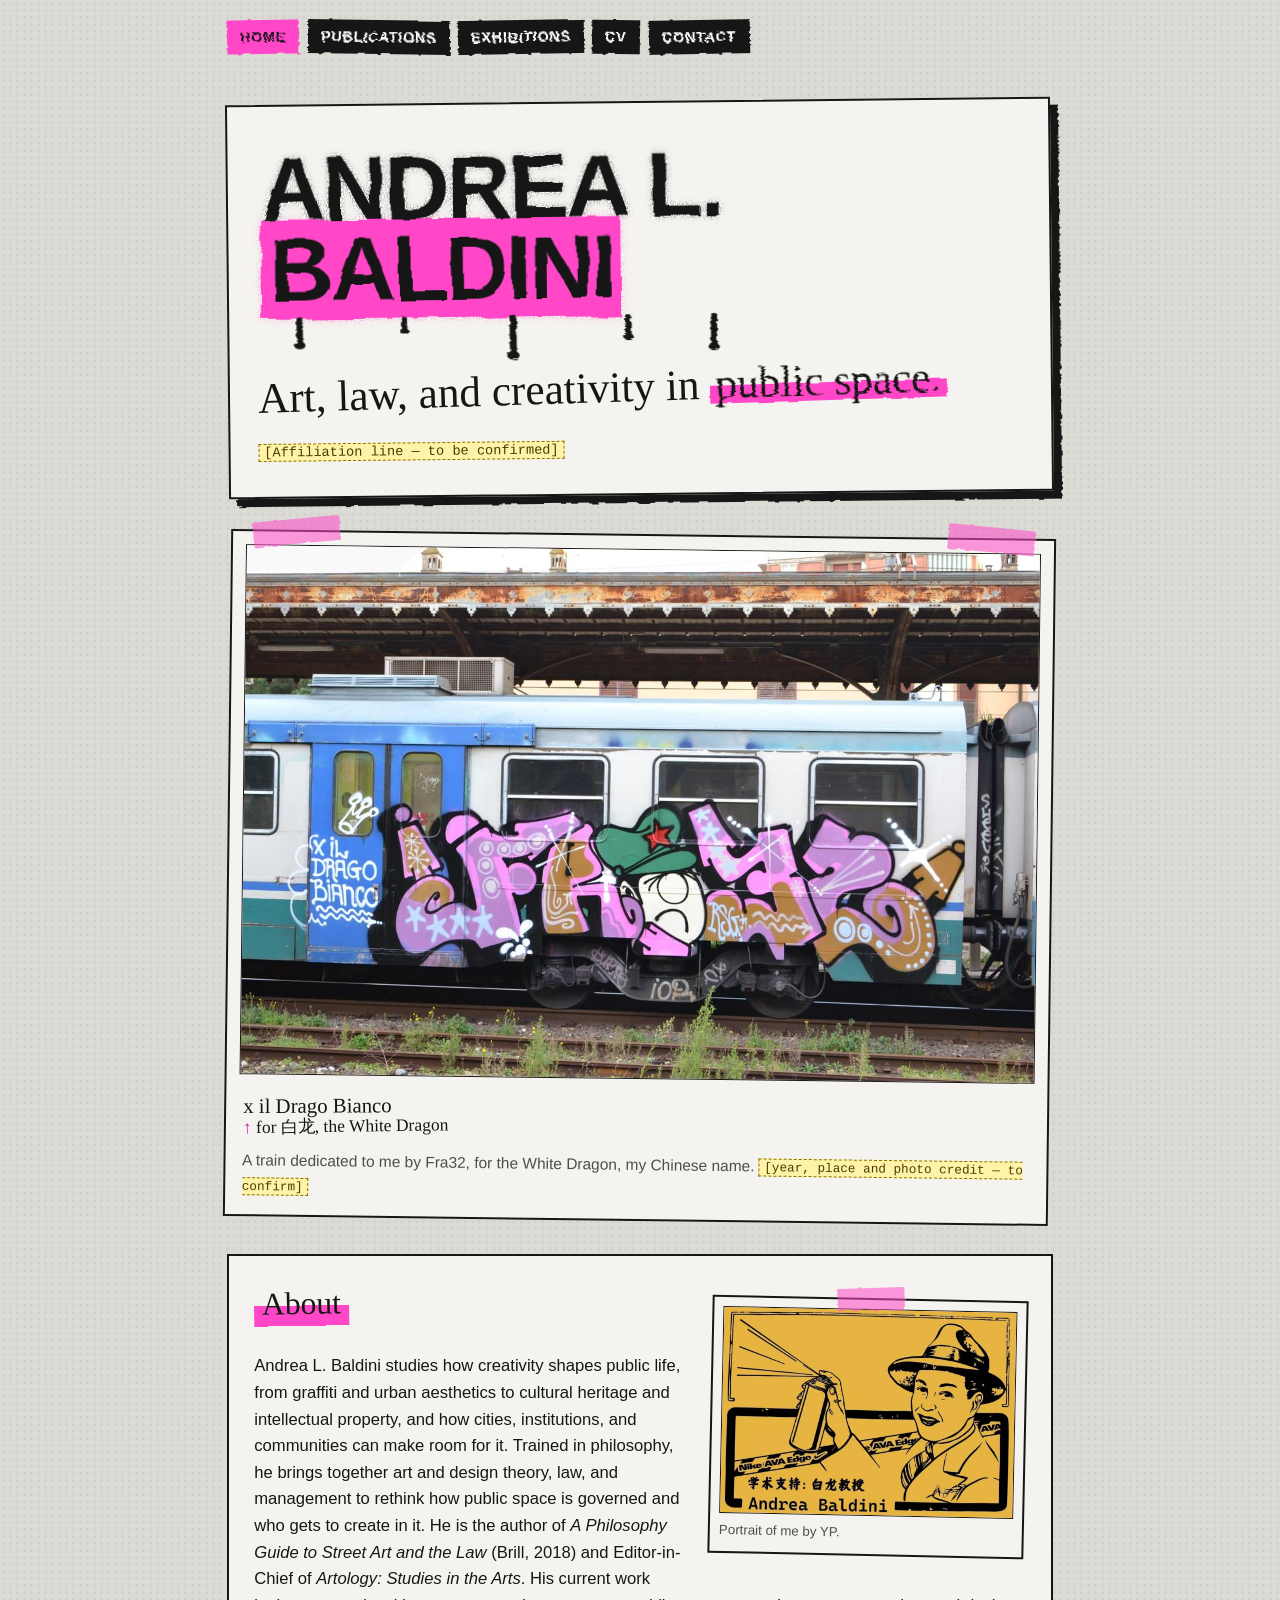
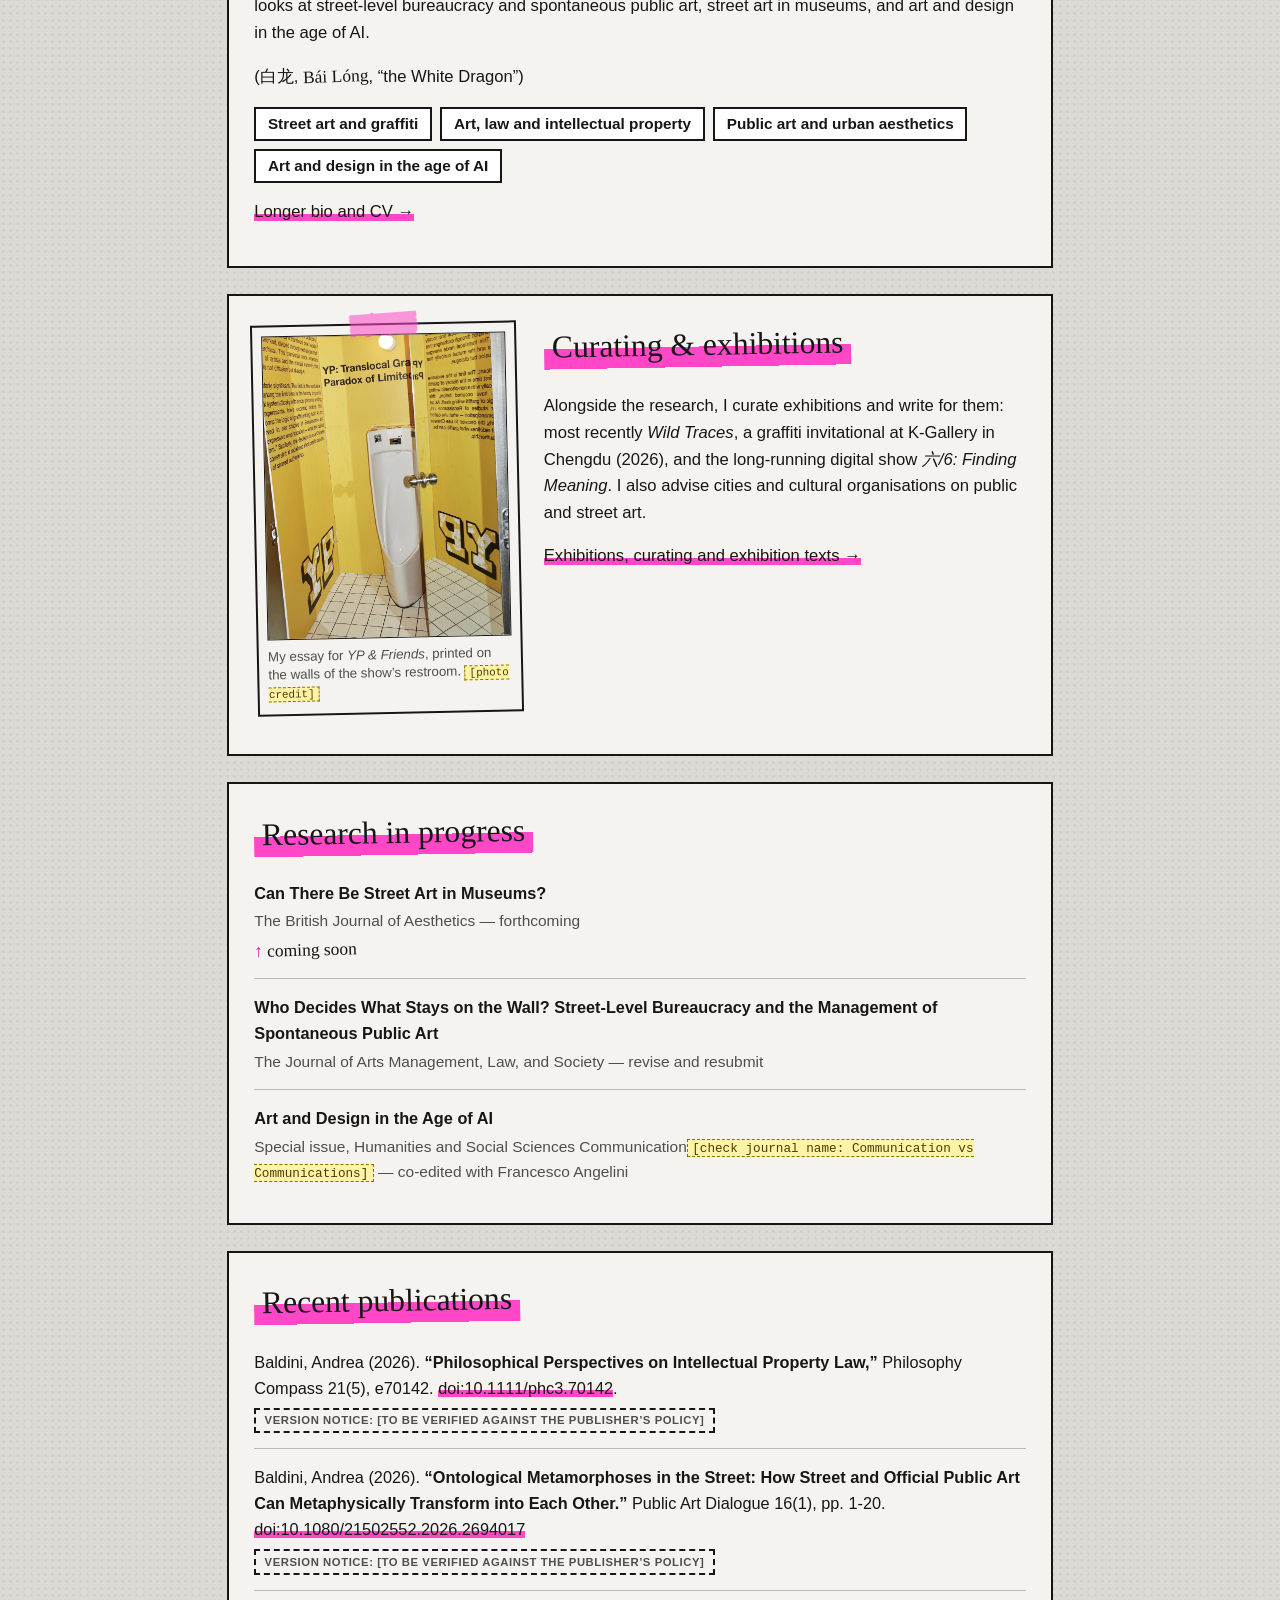
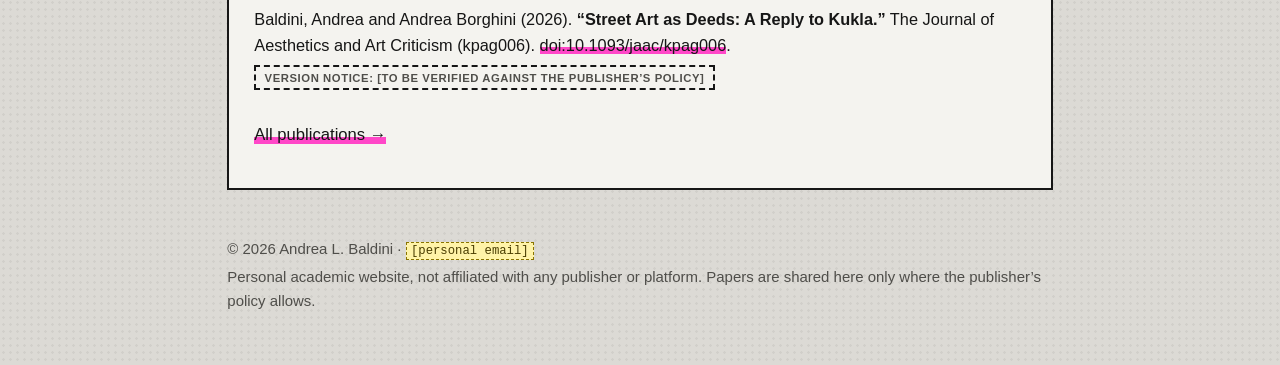
==== index.html @ 686498e3 "Add files via upload" ====
<!DOCTYPE html>
<html lang="en">
<head>
<meta charset="utf-8">
<meta name="viewport" content="width=device-width, initial-scale=1">
<title>Andrea L. Baldini · Art, law, and creativity in public space</title>
<meta name="description" content="Andrea L. Baldini. Art, law, and creativity in public space: aesthetics, street art and graffiti, intellectual property, public art, and art and design in the age of AI.">
<meta property="og:title" content="Andrea L. Baldini · Art, law, and creativity in public space">
<meta property="og:description" content="Andrea L. Baldini. Art, law, and creativity in public space: aesthetics, street art and graffiti, intellectual property, public art, and art and design in the age of AI.">
<link rel="icon" href="data:image/svg+xml,%3Csvg xmlns='http://www.w3.org/2000/svg' viewBox='0 0 32 32'%3E%3Ccircle cx='16' cy='16' r='13' fill='%23ff47c8' stroke='%23161616' stroke-width='3'/%3E%3C/svg%3E">
<link rel="stylesheet" href="assets/style.css">
</head>
<body>
<svg width="0" height="0" style="position:absolute" aria-hidden="true" focusable="false"><defs>
<filter id="spray" x="-6%" y="-20%" width="112%" height="150%" color-interpolation-filters="sRGB">
<feTurbulence type="fractalNoise" baseFrequency="0.03" numOctaves="2" seed="5" result="warp"/>
<feDisplacementMap in="SourceGraphic" in2="warp" scale="7" result="rough"/>
<feGaussianBlur in="rough" stdDeviation="3.5" result="halo"/>
<feTurbulence type="fractalNoise" baseFrequency="0.85" numOctaves="1" seed="11" result="grain"/>
<feColorMatrix in="grain" type="matrix" values="0 0 0 0 0 0 0 0 0 0 0 0 0 0 0 0 0 0 9 -4.5" result="speck"/>
<feComposite in="halo" in2="speck" operator="in" result="mist"/>
<feMerge><feMergeNode in="mist"/><feMergeNode in="rough"/></feMerge>
</filter>
<filter id="line" x="-5%" y="-300%" width="110%" height="700%"><feTurbulence type="fractalNoise" baseFrequency="0.06 0.4" numOctaves="2" seed="2" result="w"/><feDisplacementMap in="SourceGraphic" in2="w" scale="4"/></filter>
</defs></svg>
<a class="skip" href="#main">Skip to content</a>
<div class="wrap">
<header><nav aria-label="Main"><ul><li><a href="index.html" aria-current="page">Home</a></li><li><a href="publications.html">Publications</a></li><li><a href="exhibitions.html">Exhibitions</a></li><li><a href="cv.html">CV</a></li><li><a href="contact.html">Contact</a></li></ul></nav></header>
<main id="main">
<section class="poster">
<h1>Andrea L. <em>Baldini</em></h1>
<svg class="drips" viewBox="0 0 400 50" preserveAspectRatio="none" aria-hidden="true" focusable="false">
<path d="M34 0 V26" stroke-width="5"/><circle cx="34" cy="30" r="4.5"/>
<path d="M118 0 V12" stroke-width="4"/><circle cx="118" cy="15" r="3.5"/>
<path d="M205 0 V40" stroke-width="5.5"/><circle cx="205" cy="44" r="5"/>
<path d="M297 0 V20" stroke-width="4.5"/><circle cx="297" cy="23" r="4"/>
<path d="M366 0 V32" stroke-width="5"/><circle cx="366" cy="36" r="4.5"/></svg>
<p class="lede hand tagline">Art, law, and creativity in <span class="hl">public space.</span></p>
<p class="role"><span class="placeholder">[Affiliation line — to be confirmed]</span></p>
</section>

<figure class="photo">
<img src="assets/img/train.jpg" width="1200" height="800" alt="A regional train carriage painted with a large pink, ochre and black graffiti piece with a green cap bearing a red star; on the blue door, hand-lettered in white, the words “x il Drago Bianco”.">
<figcaption><span class="hand">x il Drago Bianco</span><span class="note">for 白龙, the White Dragon</span>A train dedicated to me by Fra32, for the White Dragon, my Chinese name. <span class="placeholder">[year, place and photo credit — to confirm]</span></figcaption>
</figure>

<section class="card" aria-labelledby="about">
<h2 id="about" class="hand">About</h2>
<figure class="portrait">
<img src="assets/img/portrait-yp.jpg" width="990" height="694" alt="Black-line illustration on yellow of a smiling man in a fedora and overcoat holding up a spray can, with the caption “学术支持：白龙教授 Andrea Baldini”.">
<figcaption>Portrait of me by YP.</figcaption>
</figure>
<p>Andrea L. Baldini studies how creativity shapes public life, from graffiti and urban aesthetics to cultural heritage and intellectual property, and how cities, institutions, and communities can make room for it. Trained in philosophy, he brings together art and design theory, law, and management to rethink how public space is governed and who gets to create in it. He is the author of <em>A Philosophy Guide to Street Art and the Law</em> (Brill, 2018) and Editor-in-Chief of <em>Artology: Studies in the Arts</em>. His current work looks at street-level bureaucracy and spontaneous public art, street art in museums, and art and design in the age of AI.</p>
<p>(白龙, <span class="hand dragon">Bái Lóng</span>, “the White Dragon”)</p>
<ul class="themes"><li>Street art and graffiti</li><li>Art, law and intellectual property</li><li>Public art and urban aesthetics</li><li>Art and design in the age of AI</li></ul>
<p><a href="cv.html">Longer bio and CV →</a></p>
</section>

<section class="card" aria-labelledby="exh">
<h2 id="exh" class="hand">Curating &amp; exhibitions</h2>
<figure class="portrait left">
<img src="assets/img/exhibition.jpg" width="900" height="1123" alt="A small restroom with bright yellow walls: the text of an essay is printed on the side walls, a large “YP” logo sits in the lower corners, and a white urinal stands in the middle.">
<figcaption>My essay for <em>YP &amp; Friends</em>, printed on the walls of the show’s restroom. <span class="placeholder">[photo credit]</span></figcaption>
</figure>
<p>Alongside the research, I curate exhibitions and write for them: most recently <em>Wild Traces</em>, a graffiti invitational at K-Gallery in Chengdu (2026), and the long-running digital show <em>六/6: Finding Meaning</em>. I also advise cities and cultural organisations on public and street art.</p>
<p><a href="exhibitions.html">Exhibitions, curating and exhibition texts →</a></p>
</section>

<section class="card" aria-labelledby="now">
<h2 id="now" class="hand">Research in progress</h2>
<ul class="pubs">
<li class="pub"><p class="cite"><span class="t">Can There Be Street Art in Museums?</span></p><p class="meta">The British Journal of Aesthetics — forthcoming</p><span class="note">coming soon</span></li>
<li class="pub"><p class="cite"><span class="t">Who Decides What Stays on the Wall? Street-Level Bureaucracy and the Management of Spontaneous Public Art</span></p><p class="meta">The Journal of Arts Management, Law, and Society — revise and resubmit</p></li>
<li class="pub"><p class="cite"><span class="t">Art and Design in the Age of AI</span></p><p class="meta">Special issue, Humanities and Social Sciences Communication<span class="placeholder">[check journal name: Communication vs Communications]</span> — co-edited with Francesco Angelini</p></li>
</ul>
</section>

<section class="card" aria-labelledby="recent">
<h2 id="recent" class="hand">Recent publications</h2>
<ul class="pubs"><li class="pub" id="articles-2"><p class="cite">Baldini, Andrea (2026). <span class="t">“Philosophical Perspectives on Intellectual Property Law,”</span> Philosophy Compass 21(5), e70142. <a href="https://doi.org/10.1111/phc3.70142">doi:10.1111/phc3.70142</a>.</p><p class="ver"><span class="badge pending">Version notice: [to be verified against the publisher’s policy]</span></p></li>
<li class="pub" id="articles-3"><p class="cite">Baldini, Andrea (2026). <span class="t">“Ontological Metamorphoses in the Street: How Street and Official Public Art Can Metaphysically Transform into Each Other.”</span> Public Art Dialogue 16(1), pp. 1-20. <a href="https://doi.org/10.1080/21502552.2026.2694017">doi:10.1080/21502552.2026.2694017</a></p><p class="ver"><span class="badge pending">Version notice: [to be verified against the publisher’s policy]</span></p></li>
<li class="pub" id="articles-4"><p class="cite">Baldini, Andrea and Andrea Borghini (2026). <span class="t">“Street Art as Deeds: A Reply to Kukla.”</span> The Journal of Aesthetics and Art Criticism (kpag006). <a href="https://doi.org/10.1093/jaac/kpag006">doi:10.1093/jaac/kpag006</a>.</p><p class="ver"><span class="badge pending">Version notice: [to be verified against the publisher’s policy]</span></p></li></ul>
<p><a href="publications.html">All publications →</a></p>
</section>
</main>
<footer>
<p>© 2026 Andrea L. Baldini · <span class="placeholder">[personal email]</span></p>
<p>Personal academic website, not affiliated with any publisher or platform. Papers are shared here only where the publisher’s policy allows.</p>
</footer>
</div>
</body>
</html>
---- assets/style.css ----
/* Andrea L. Baldini — personal site. Plain CSS, no dependencies.
   Handwritten face: Permanent Marker (SIL Open Font License) – see assets/fonts/README.txt */
@font-face{font-family:"Permanent Marker";src:url("fonts/PermanentMarker-Regular.woff2") format("woff2"),url("fonts/PermanentMarker-Regular.ttf") format("truetype");font-display:swap}
:root{--wall:#dcdad5;--ink:#161616;--muted:#4f4e4a;--hl:#ff47c8;--arrow:#d9189f;--sheet:#f4f3ef;
--sans:"Helvetica Neue",Helvetica,Arial,system-ui,sans-serif;
--head:"Arial Black","Helvetica Neue",Helvetica,Arial,sans-serif;
--marker:"Permanent Marker","Marker Felt","Segoe Print","Bradley Hand",cursive}
*{box-sizing:border-box}
html{font-size:104%}
body{margin:0;background:var(--wall);background-image:radial-gradient(rgba(0,0,0,.05) 1px,transparent 1.5px);background-size:7px 7px;color:var(--ink);font-family:var(--sans);line-height:1.6}
a{color:var(--ink);text-decoration:none;background:linear-gradient(transparent 62%,var(--hl) 62%)}
a:hover,a:focus-visible{background:var(--hl)}
:focus-visible{outline:3px solid var(--ink);outline-offset:2px}
.skip{position:absolute;left:-999px;top:0;background:var(--ink);color:#fff;padding:.5rem 1rem}
.skip:focus{left:0;z-index:9}
.wrap{max-width:52rem;margin:0 auto;padding:0 1.2rem}
header{padding:1.2rem 0}
nav ul{list-style:none;margin:0;padding:0;display:flex;flex-wrap:wrap;gap:.5rem}
nav a{display:inline-block;background:var(--ink);color:#fff;font-weight:700;font-size:.85rem;letter-spacing:.06em;text-transform:uppercase;padding:.35rem .8rem;transform:rotate(-1deg);filter:url(#line)}
nav li:nth-child(even) a{transform:rotate(.8deg)}
nav a:hover,nav a:focus-visible,nav a[aria-current]{background:var(--hl);color:var(--ink)}
.hand{font-family:var(--marker);font-weight:400}
/* poster */
.poster{position:relative;margin:1.6rem 0 2.4rem;padding:2.4rem 1.8rem 2rem;transform:rotate(-.6deg);isolation:isolate}
.poster::before{content:"";position:absolute;inset:0;background:var(--sheet);border:2px solid var(--ink);z-index:-1}
.poster::after{content:"";position:absolute;left:8px;right:-8px;bottom:-8px;top:8px;background:var(--ink);z-index:-2;filter:url(#line)}
h1{font-family:var(--head);font-weight:900;text-transform:uppercase;letter-spacing:-.03em;line-height:.9;font-size:clamp(2.8rem,10.5vw,5.4rem);margin:0 0 1.2rem;filter:url(#spray);padding:.05em .05em .12em}
h1 em{font-style:normal;background:var(--hl);padding:0 .08em;box-decoration-break:clone;-webkit-box-decoration-break:clone}
h1.pagetitle{font-family:var(--marker);font-weight:400;text-transform:none;letter-spacing:0;font-size:clamp(2.2rem,8vw,3.4rem);line-height:1.1;filter:none;padding:0;margin:0 0 1rem;background:linear-gradient(transparent 55%,var(--hl) 55%,var(--hl) 92%,transparent 92%);display:inline-block;padding:0 .2em;transform:rotate(-1deg)}
.drips{display:block;width:100%;max-width:30rem;height:2.6rem;margin:-1.3rem 0 .6rem;overflow:visible;filter:url(#line)}
.drips path{fill:none;stroke:var(--ink);stroke-linecap:round}
.drips circle{fill:var(--ink)}
.lede.tagline{font-size:clamp(1.7rem,5.4vw,2.6rem);line-height:1.2;margin:.4rem 0 0;transform:rotate(-1.2deg);transform-origin:left center}
.tagline .hl{background:linear-gradient(transparent 55%,var(--hl) 55%,var(--hl) 92%,transparent 92%);padding:0 .12em;filter:url(#line)}
.role{color:var(--muted);margin:.8rem 0 0}
/* cards */
.card{background:var(--sheet);border:2px solid var(--ink);padding:1.4rem 1.5rem;margin:0 0 1.6rem}
h2{font-family:var(--marker);font-weight:400;font-size:1.9rem;line-height:1.6;margin:0 0 .4rem;background:linear-gradient(transparent 52%,var(--hl) 52%,var(--hl) 92%,transparent 92%);padding:0 .25em;transform:rotate(-1deg);display:inline-block}
.card>h2+*,.card>h1+*{margin-top:1.1rem}
h3.year{font-family:var(--head);font-weight:900;font-size:1.05rem;letter-spacing:.02em;margin:1.6rem 0 .2rem;border-bottom:2px solid var(--ink);padding-bottom:.2rem}
.placeholder{background:#fff3a8;border:1px dashed #8a7400;padding:.05em .35em;font-family:ui-monospace,Menlo,monospace;font-size:.82em;color:#4a3d00}
ul.themes{margin:1rem 0;padding:0;list-style:none;display:flex;flex-wrap:wrap;gap:.5rem}
ul.themes li{border:2px solid var(--ink);padding:.15rem .7rem;font-weight:600;font-size:.92rem;background:#fff}
ul.plain{margin:0;padding-left:0;list-style:none}
ul.plain li{padding:.45rem 0;border-top:1px solid #bbb9b2}
ul.plain li:first-child{border-top:0}
.btn{display:inline-block;background:var(--ink);color:#fff;font-weight:700;letter-spacing:.04em;padding:.5rem 1rem;filter:url(#line)}
.btn:hover,.btn:focus-visible{background:var(--hl);color:var(--ink)}
/* publications */
ul.pubs{list-style:none;margin:0;padding:0}
.pub{padding:.9rem 0;border-top:1px solid #bbb9b2}
.pub:first-child{border-top:0}
.cite{margin:0;font-size:.98rem}
.cite .t{font-weight:700}
.meta{color:var(--muted);font-size:.93rem;margin:.2rem 0 0}
.ver{margin:.4rem 0 0;font-size:.9rem}
.badge{display:inline-block;font-weight:700;text-transform:uppercase;letter-spacing:.05em;font-size:.68rem;border:2px solid var(--ink);padding:.1rem .5rem;color:var(--ink);background:#fff}
.badge.pending{border-style:dashed;color:var(--muted);background:transparent}
.jump{margin:1rem 0 0;font-size:.95rem}
.note,.note-bottom{font-size:.95rem}
.note{display:block;margin-top:.45rem;font-family:var(--marker);font-size:1.05rem;line-height:1.25;transform:rotate(-1.5deg);transform-origin:left center}
.note::before{content:"\2191\00a0";color:var(--arrow)}
/* photo */
.photo{position:relative;margin:0 0 2rem;padding:.8rem .8rem 1rem;background:var(--sheet);border:2px solid var(--ink);transform:rotate(.7deg)}
.photo::before,.photo::after{content:"";position:absolute;width:5.2rem;height:1.5rem;background:rgba(255,71,200,.55);top:-.8rem;filter:url(#line)}
.photo::before{left:1.2rem;transform:rotate(-6deg)}.photo::after{right:1.2rem;transform:rotate(5deg)}
.photo img{display:block;width:100%;height:auto;border:1px solid var(--ink)}
.photo figcaption{margin:.8rem .2rem 0;font-size:.93rem;color:var(--muted)}
.photo figcaption .hand{display:block;color:var(--ink);font-size:1.25rem;line-height:1.2;margin-bottom:.3rem;transform:rotate(-1deg)}
.photo .note{margin:.2rem 0 .5rem;color:var(--ink)}
.portrait{float:right;width:min(46%,19rem);margin:.2rem 0 1rem 1.4rem;padding:.55rem .55rem .7rem;background:var(--sheet);border:2px solid var(--ink);transform:rotate(1.2deg);position:relative}
.portrait::before{content:"";position:absolute;width:4rem;height:1.3rem;background:rgba(255,71,200,.55);top:-.7rem;left:50%;margin-left:-2rem;transform:rotate(-3deg);filter:url(#line)}
.portrait img{display:block;width:100%;height:auto;border:1px solid var(--ink)}
.portrait figcaption{font-size:.8rem;color:var(--muted);margin-top:.5rem;line-height:1.35}
.portrait.left{float:left;margin:.2rem 1.4rem 1rem 0;transform:rotate(-1.2deg);width:min(40%,16rem)}
.card::after{content:"";display:block;clear:both}
@media(max-width:34rem){.portrait,.portrait.left{float:none;width:100%;margin:0 0 1rem;transform:none}}
.dragon{display:inline-block;font-size:1.05rem;transform:rotate(-2deg)}
footer{padding:1rem 0 3rem;font-size:.9rem;color:var(--muted)}
footer p{margin:.2rem 0}
@media(prefers-reduced-motion:no-preference){.poster,.photo{transition:transform .25s}.poster:hover,.photo:hover{transform:rotate(0)}}
@media(max-width:34rem){.poster{padding:1.6rem 1.1rem}.poster::after{left:5px;right:-5px;bottom:-5px;top:5px}.card{padding:1.1rem 1rem}}
@media print{body{background:#fff}nav,.skip,.drips{display:none}.card,.poster::before,.photo{border-color:#000}.poster::after{display:none}}
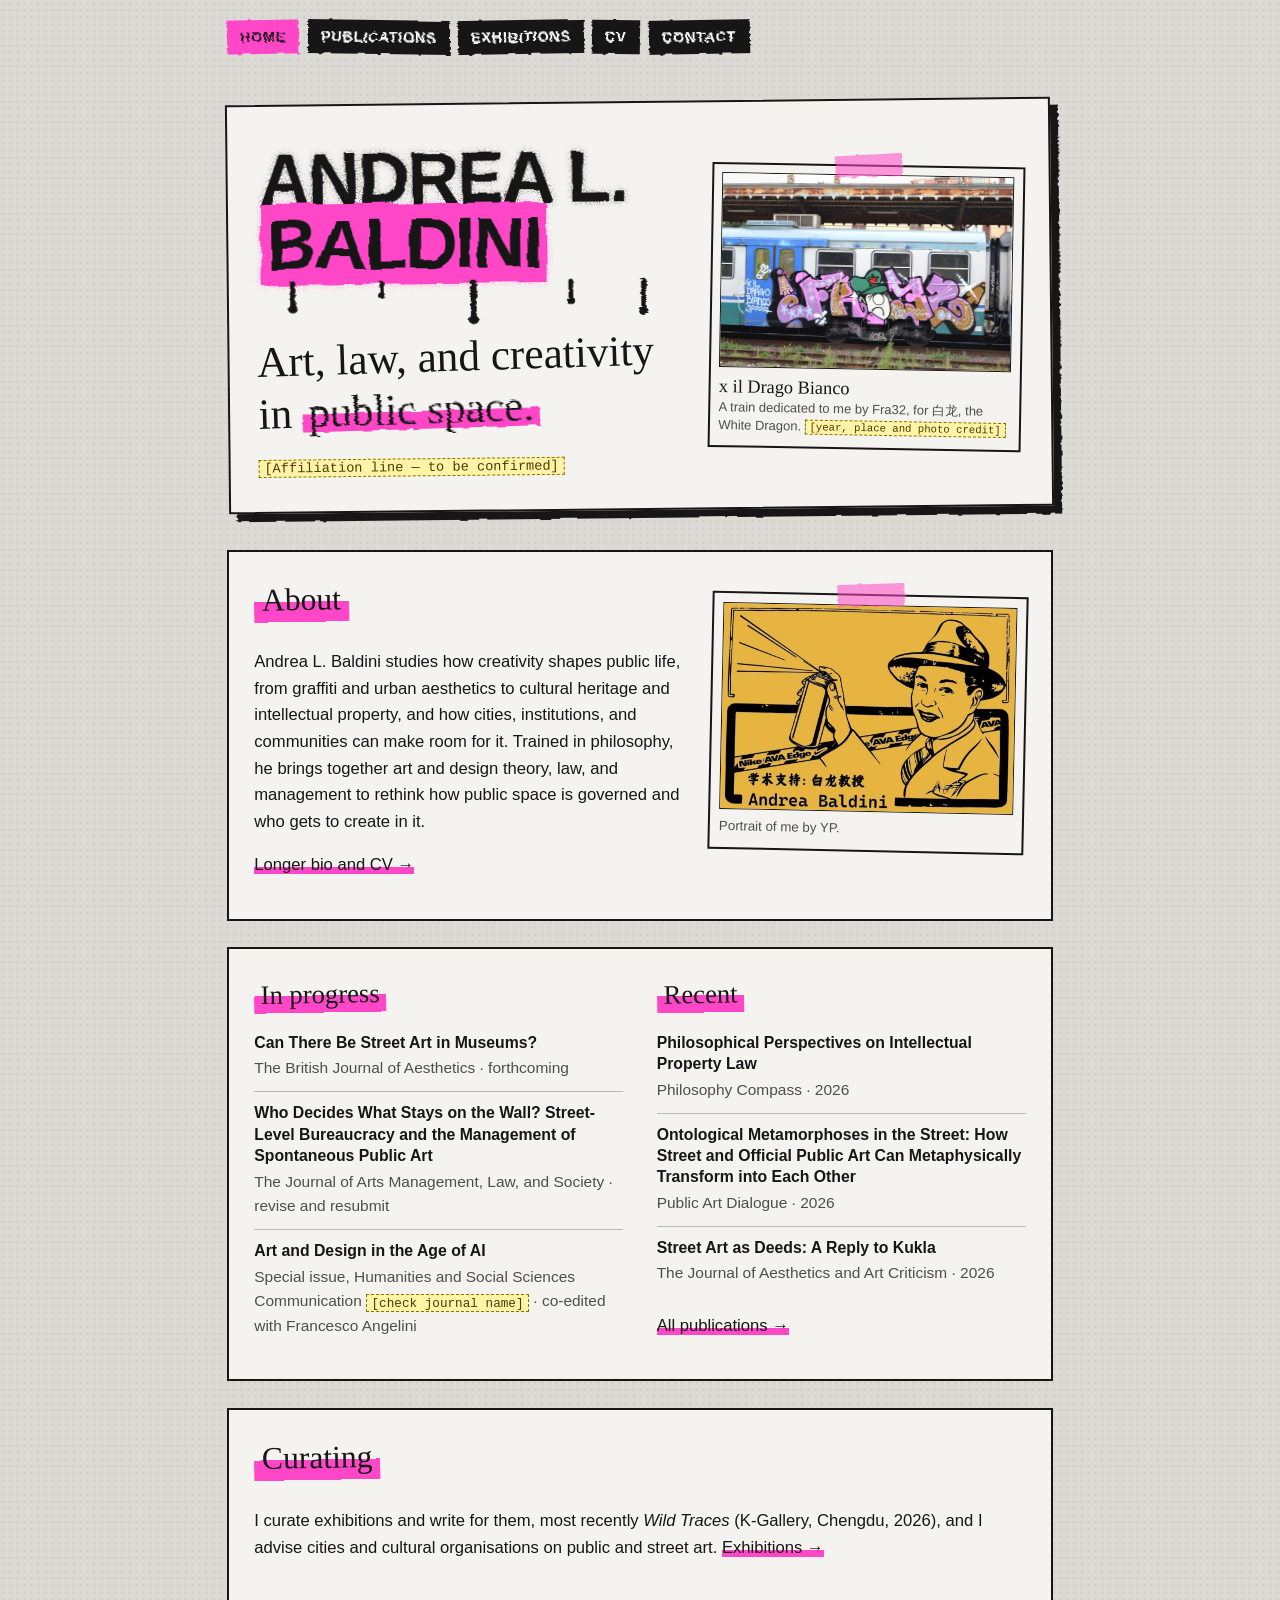
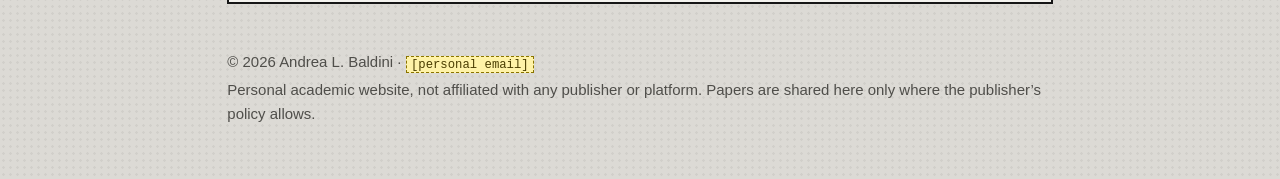
==== commit e51be5dc: "Add files via upload" ====
--- a/index.html
+++ b/index.html
@@ -27,7 +27,8 @@
 <div class="wrap">
 <header><nav aria-label="Main"><ul><li><a href="index.html" aria-current="page">Home</a></li><li><a href="publications.html">Publications</a></li><li><a href="exhibitions.html">Exhibitions</a></li><li><a href="cv.html">CV</a></li><li><a href="contact.html">Contact</a></li></ul></nav></header>
 <main id="main">
-<section class="poster">
+<section class="poster hero">
+<div class="hero-text">
 <h1>Andrea L. <em>Baldini</em></h1>
 <svg class="drips" viewBox="0 0 400 50" preserveAspectRatio="none" aria-hidden="true" focusable="false">
 <path d="M34 0 V26" stroke-width="5"/><circle cx="34" cy="30" r="4.5"/>
@@ -37,12 +38,12 @@
 <path d="M366 0 V32" stroke-width="5"/><circle cx="366" cy="36" r="4.5"/></svg>
 <p class="lede hand tagline">Art, law, and creativity in <span class="hl">public space.</span></p>
 <p class="role"><span class="placeholder">[Affiliation line — to be confirmed]</span></p>
+</div>
+<figure class="hero-photo">
+<img src="assets/img/train.jpg" width="1200" height="800" alt="A regional train carriage painted with a large pink, ochre and black graffiti piece with a green cap bearing a red star; on the blue door, hand-lettered in white, the words “x il Drago Bianco”.">
+<figcaption><span class="hand">x il Drago Bianco</span>A train dedicated to me by Fra32, for 白龙, the White Dragon. <span class="placeholder">[year, place and photo credit]</span></figcaption>
+</figure>
 </section>
-
-<figure class="photo">
-<img src="assets/img/train.jpg" width="1200" height="800" alt="A regional train carriage painted with a large pink, ochre and black graffiti piece with a green cap bearing a red star; on the blue door, hand-lettered in white, the words “x il Drago Bianco”.">
-<figcaption><span class="hand">x il Drago Bianco</span><span class="note">for 白龙, the White Dragon</span>A train dedicated to me by Fra32, for the White Dragon, my Chinese name. <span class="placeholder">[year, place and photo credit — to confirm]</span></figcaption>
-</figure>
 
 <section class="card" aria-labelledby="about">
 <h2 id="about" class="hand">About</h2>
@@ -50,37 +51,31 @@
 <img src="assets/img/portrait-yp.jpg" width="990" height="694" alt="Black-line illustration on yellow of a smiling man in a fedora and overcoat holding up a spray can, with the caption “学术支持：白龙教授 Andrea Baldini”.">
 <figcaption>Portrait of me by YP.</figcaption>
 </figure>
-<p>Andrea L. Baldini studies how creativity shapes public life, from graffiti and urban aesthetics to cultural heritage and intellectual property, and how cities, institutions, and communities can make room for it. Trained in philosophy, he brings together art and design theory, law, and management to rethink how public space is governed and who gets to create in it. He is the author of <em>A Philosophy Guide to Street Art and the Law</em> (Brill, 2018) and Editor-in-Chief of <em>Artology: Studies in the Arts</em>. His current work looks at street-level bureaucracy and spontaneous public art, street art in museums, and art and design in the age of AI.</p>
-<p>(白龙, <span class="hand dragon">Bái Lóng</span>, “the White Dragon”)</p>
-<ul class="themes"><li>Street art and graffiti</li><li>Art, law and intellectual property</li><li>Public art and urban aesthetics</li><li>Art and design in the age of AI</li></ul>
+<p>Andrea L. Baldini studies how creativity shapes public life, from graffiti and urban aesthetics to cultural heritage and intellectual property, and how cities, institutions, and communities can make room for it. Trained in philosophy, he brings together art and design theory, law, and management to rethink how public space is governed and who gets to create in it.</p>
 <p><a href="cv.html">Longer bio and CV →</a></p>
 </section>
 
-<section class="card" aria-labelledby="exh">
-<h2 id="exh" class="hand">Curating &amp; exhibitions</h2>
-<figure class="portrait left">
-<img src="assets/img/exhibition.jpg" width="900" height="1123" alt="A small restroom with bright yellow walls: the text of an essay is printed on the side walls, a large “YP” logo sits in the lower corners, and a white urinal stands in the middle.">
-<figcaption>My essay for <em>YP &amp; Friends</em>, printed on the walls of the show’s restroom. <span class="placeholder">[photo credit]</span></figcaption>
-</figure>
-<p>Alongside the research, I curate exhibitions and write for them: most recently <em>Wild Traces</em>, a graffiti invitational at K-Gallery in Chengdu (2026), and the long-running digital show <em>六/6: Finding Meaning</em>. I also advise cities and cultural organisations on public and street art.</p>
-<p><a href="exhibitions.html">Exhibitions, curating and exhibition texts →</a></p>
+<section class="card now" aria-label="Current work">
+<div class="cols">
+<div>
+<h2 class="hand">In progress</h2>
+<ul class="pubs">
+<li class="pub compact"><p class="cite"><span class="t">Can There Be Street Art in Museums?</span></p><p class="meta">The British Journal of Aesthetics · forthcoming</p></li>
+<li class="pub compact"><p class="cite"><span class="t">Who Decides What Stays on the Wall? Street-Level Bureaucracy and the Management of Spontaneous Public Art</span></p><p class="meta">The Journal of Arts Management, Law, and Society · revise and resubmit</p></li>
+<li class="pub compact"><p class="cite"><span class="t">Art and Design in the Age of AI</span></p><p class="meta">Special issue, Humanities and Social Sciences Communication <span class="placeholder">[check journal name]</span> · co-edited with Francesco Angelini</p></li>
+</ul>
+</div>
+<div>
+<h2 class="hand">Recent</h2>
+<ul class="pubs"><li class="pub compact"><p class="cite"><span class="t">Philosophical Perspectives on Intellectual Property Law</span></p><p class="meta">Philosophy Compass · 2026</p></li><li class="pub compact"><p class="cite"><span class="t">Ontological Metamorphoses in the Street: How Street and Official Public Art Can Metaphysically Transform into Each Other</span></p><p class="meta">Public Art Dialogue · 2026</p></li><li class="pub compact"><p class="cite"><span class="t">Street Art as Deeds: A Reply to Kukla</span></p><p class="meta">The Journal of Aesthetics and Art Criticism · 2026</p></li></ul>
+<p><a href="publications.html">All publications →</a></p>
+</div>
+</div>
 </section>
 
-<section class="card" aria-labelledby="now">
-<h2 id="now" class="hand">Research in progress</h2>
-<ul class="pubs">
-<li class="pub"><p class="cite"><span class="t">Can There Be Street Art in Museums?</span></p><p class="meta">The British Journal of Aesthetics — forthcoming</p><span class="note">coming soon</span></li>
-<li class="pub"><p class="cite"><span class="t">Who Decides What Stays on the Wall? Street-Level Bureaucracy and the Management of Spontaneous Public Art</span></p><p class="meta">The Journal of Arts Management, Law, and Society — revise and resubmit</p></li>
-<li class="pub"><p class="cite"><span class="t">Art and Design in the Age of AI</span></p><p class="meta">Special issue, Humanities and Social Sciences Communication<span class="placeholder">[check journal name: Communication vs Communications]</span> — co-edited with Francesco Angelini</p></li>
-</ul>
-</section>
-
-<section class="card" aria-labelledby="recent">
-<h2 id="recent" class="hand">Recent publications</h2>
-<ul class="pubs"><li class="pub" id="articles-2"><p class="cite">Baldini, Andrea (2026). <span class="t">“Philosophical Perspectives on Intellectual Property Law,”</span> Philosophy Compass 21(5), e70142. <a href="https://doi.org/10.1111/phc3.70142">doi:10.1111/phc3.70142</a>.</p><p class="ver"><span class="badge pending">Version notice: [to be verified against the publisher’s policy]</span></p></li>
-<li class="pub" id="articles-3"><p class="cite">Baldini, Andrea (2026). <span class="t">“Ontological Metamorphoses in the Street: How Street and Official Public Art Can Metaphysically Transform into Each Other.”</span> Public Art Dialogue 16(1), pp. 1-20. <a href="https://doi.org/10.1080/21502552.2026.2694017">doi:10.1080/21502552.2026.2694017</a></p><p class="ver"><span class="badge pending">Version notice: [to be verified against the publisher’s policy]</span></p></li>
-<li class="pub" id="articles-4"><p class="cite">Baldini, Andrea and Andrea Borghini (2026). <span class="t">“Street Art as Deeds: A Reply to Kukla.”</span> The Journal of Aesthetics and Art Criticism (kpag006). <a href="https://doi.org/10.1093/jaac/kpag006">doi:10.1093/jaac/kpag006</a>.</p><p class="ver"><span class="badge pending">Version notice: [to be verified against the publisher’s policy]</span></p></li></ul>
-<p><a href="publications.html">All publications →</a></p>
+<section class="card" aria-labelledby="exh">
+<h2 id="exh" class="hand">Curating</h2>
+<p>I curate exhibitions and write for them, most recently <em>Wild Traces</em> (K-Gallery, Chengdu, 2026), and I advise cities and cultural organisations on public and street art. <a href="exhibitions.html">Exhibitions →</a></p>
 </section>
 </main>
 <footer>
--- a/assets/style.css
+++ b/assets/style.css
@@ -75,6 +75,18 @@
 .portrait.left{float:left;margin:.2rem 1.4rem 1rem 0;transform:rotate(-1.2deg);width:min(40%,16rem)}
 .card::after{content:"";display:block;clear:both}
 @media(max-width:34rem){.portrait,.portrait.left{float:none;width:100%;margin:0 0 1rem;transform:none}}
+.hero{display:grid;grid-template-columns:1.15fr .85fr;gap:1.8rem;align-items:center}
+.hero h1{font-size:clamp(2.4rem,7.2vw,4.3rem)}
+.hero-photo{position:relative;margin:0;padding:.5rem .5rem .7rem;background:var(--sheet);border:2px solid var(--ink);transform:rotate(1.6deg)}
+.hero-photo::before{content:"";position:absolute;width:4rem;height:1.3rem;background:rgba(255,71,200,.55);top:-.7rem;left:50%;margin-left:-2rem;transform:rotate(-4deg);filter:url(#line)}
+.hero-photo img{display:block;width:100%;height:auto;border:1px solid var(--ink)}
+.hero-photo figcaption{font-size:.78rem;color:var(--muted);margin-top:.5rem;line-height:1.35}
+.hero-photo figcaption .hand{display:block;color:var(--ink);font-size:1.1rem;line-height:1.1;margin-bottom:.15rem}
+.cols{display:grid;grid-template-columns:1fr 1fr;gap:2rem}
+.pub.compact{padding:.6rem 0}
+.pub.compact .cite{font-size:.95rem;line-height:1.35}
+.cols h2{font-size:1.6rem}
+@media(max-width:44rem){.hero{grid-template-columns:1fr}.cols{grid-template-columns:1fr;gap:1.2rem}.hero-photo{max-width:22rem;margin:0 auto}}
 .dragon{display:inline-block;font-size:1.05rem;transform:rotate(-2deg)}
 footer{padding:1rem 0 3rem;font-size:.9rem;color:var(--muted)}
 footer p{margin:.2rem 0}
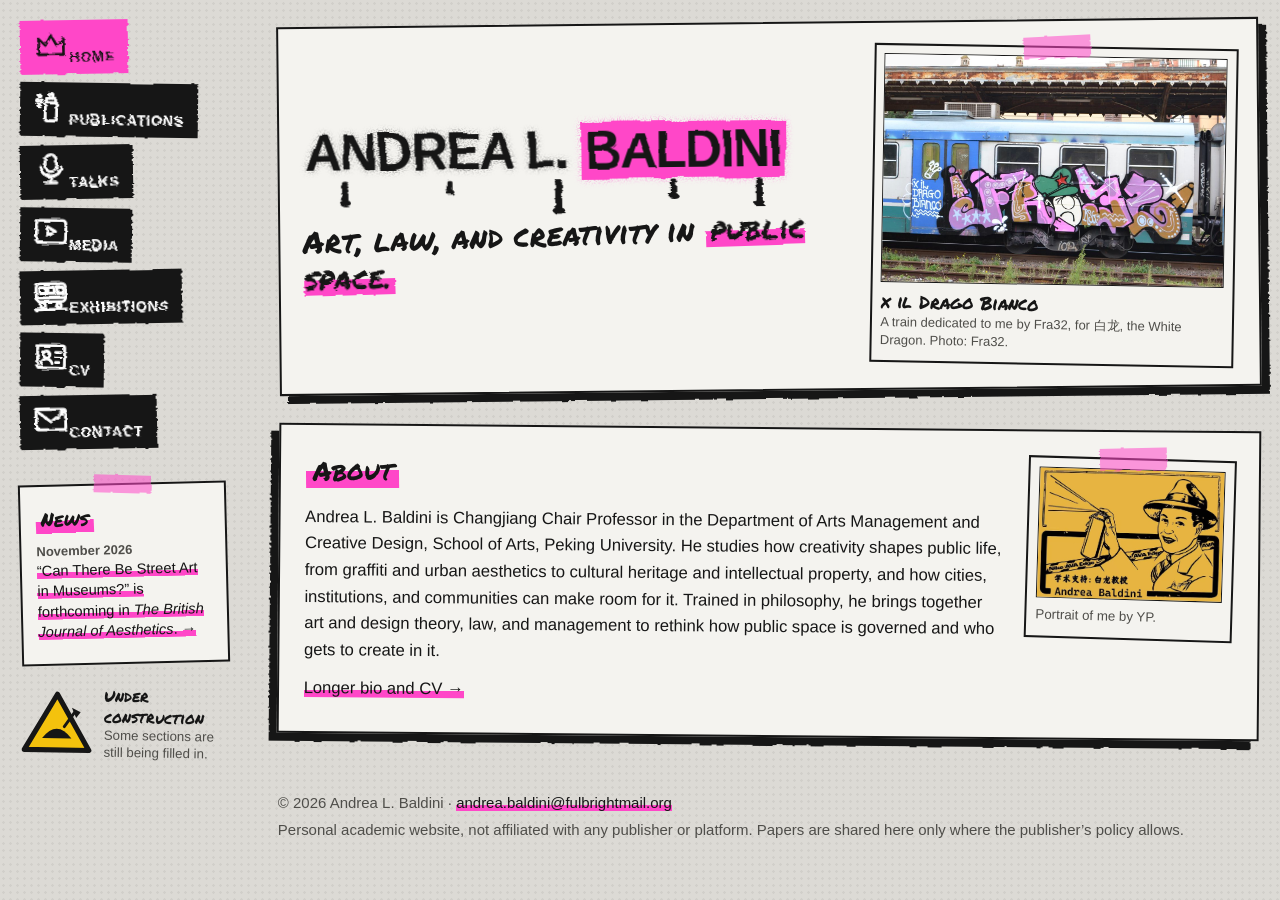
==== commit 4d138489: "Add files via upload" ====
--- a/index.html
+++ b/index.html
@@ -24,9 +24,12 @@
 <filter id="line" x="-5%" y="-300%" width="110%" height="700%"><feTurbulence type="fractalNoise" baseFrequency="0.06 0.4" numOctaves="2" seed="2" result="w"/><feDisplacementMap in="SourceGraphic" in2="w" scale="4"/></filter>
 </defs></svg>
 <a class="skip" href="#main">Skip to content</a>
-<div class="wrap">
-<header><nav aria-label="Main"><ul><li><a href="index.html" aria-current="page">Home</a></li><li><a href="publications.html">Publications</a></li><li><a href="exhibitions.html">Exhibitions</a></li><li><a href="cv.html">CV</a></li><li><a href="contact.html">Contact</a></li></ul></nav></header>
+<div class="wrap wide">
+<div class="shell">
+<header><nav aria-label="Main"><ul><li><a href="index.html" aria-current="page"><svg class="ic" viewBox="0 0 32 32" width="36" height="36" aria-hidden="true" fill="none" stroke="currentColor" stroke-width="2.4" stroke-linecap="round" stroke-linejoin="round"><path d="M5 25V11l6 6 5-9 5 9 6-6v14z"/><path d="M5 25h22"/></svg><span>Home</span></a></li><li><a href="publications.html"><svg class="ic" viewBox="0 0 32 32" width="36" height="36" aria-hidden="true" fill="none" stroke="currentColor" stroke-width="2.4" stroke-linecap="round" stroke-linejoin="round"><rect x="11" y="13" width="10" height="16" rx="1.5"/><path d="M12 13V9h8v4"/><path d="M14.5 9V5.5h3V9"/><circle cx="6" cy="7" r="1"/><circle cx="4" cy="11" r="1"/><circle cx="7.5" cy="11.5" r="1"/><circle cx="5" cy="15" r="1"/></svg><span>Publications</span></a></li><li><a href="talks.html"><svg class="ic" viewBox="0 0 32 32" width="36" height="36" aria-hidden="true" fill="none" stroke="currentColor" stroke-width="2.4" stroke-linecap="round" stroke-linejoin="round"><rect x="11" y="3" width="10" height="15" rx="5"/><path d="M7 14c0 5 4 8 9 8s9-3 9-8"/><path d="M16 22v6M11 28h10"/></svg><span>Talks</span></a></li><li><a href="media.html"><svg class="ic" viewBox="0 0 32 32" width="36" height="36" aria-hidden="true" fill="none" stroke="currentColor" stroke-width="2.4" stroke-linecap="round" stroke-linejoin="round"><rect x="3" y="6" width="26" height="20" rx="3"/><path d="M13 12v8l7-4z"/></svg><span>Media</span></a></li><li><a href="exhibitions.html"><svg class="ic" viewBox="0 0 32 32" width="36" height="36" aria-hidden="true" fill="none" stroke="currentColor" stroke-width="2.4" stroke-linecap="round" stroke-linejoin="round"><rect x="3" y="6" width="26" height="16" rx="3.5"/><rect x="6" y="9.5" width="5.5" height="5"/><rect x="13.5" y="9.5" width="5.5" height="5"/><rect x="21.5" y="9.5" width="5.5" height="5"/><path d="M3 18.5h26"/><circle cx="9" cy="25.5" r="2"/><circle cx="23" cy="25.5" r="2"/><path d="M2 29h28"/></svg><span>Exhibitions</span></a></li><li><a href="cv.html"><svg class="ic" viewBox="0 0 32 32" width="36" height="36" aria-hidden="true" fill="none" stroke="currentColor" stroke-width="2.4" stroke-linecap="round" stroke-linejoin="round"><rect x="4" y="6" width="24" height="20" rx="2"/><circle cx="12" cy="14" r="3"/><path d="M7 22c.8-3 3-4 5-4s4.200 1 5 4"/><path d="M20 12h5M20 16.500h5M20 21h3"/></svg><span>CV</span></a></li><li><a href="contact.html"><svg class="ic" viewBox="0 0 32 32" width="36" height="36" aria-hidden="true" fill="none" stroke="currentColor" stroke-width="2.4" stroke-linecap="round" stroke-linejoin="round"><rect x="3" y="7" width="26" height="18" rx="2"/><path d="M3.500 8.500 16 18l12.500-9.500"/></svg><span>Contact</span></a></li></ul></nav><aside class="news" aria-labelledby="news-h"><h2 id="news-h" class="hand">News</h2><ul><li><time>November 2026</time> <a href="publications.html#articles">“Can There Be Street Art in Museums?” is forthcoming in <em>The British Journal of Aesthetics</em>. →</a></li></ul></aside><aside class="wip" aria-label="Site status"><svg viewBox="0 0 100 90" width="74" height="66" role="img" aria-label="Road-works warning sign"><path d="M50 6 L94 82 H6 Z" fill="#f4c20d" stroke="#161616" stroke-width="7" stroke-linejoin="round"/><path d="M30 66 Q50 40 70 66 Z" fill="#161616"/><path d="M60 50 L74 30" stroke="#161616" stroke-width="4" stroke-linecap="round"/><path d="M70 24 L82 30 L76 38 Z" fill="#161616"/></svg><p><strong class="hand">Under construction</strong> Some sections are still being filled in.</p></aside></header>
+<div class="content">
 <main id="main">
+<div class="home-stack">
 <section class="poster hero">
 <div class="hero-text">
 <h1>Andrea L. <em>Baldini</em></h1>
@@ -37,51 +40,30 @@
 <path d="M297 0 V20" stroke-width="4.5"/><circle cx="297" cy="23" r="4"/>
 <path d="M366 0 V32" stroke-width="5"/><circle cx="366" cy="36" r="4.5"/></svg>
 <p class="lede hand tagline">Art, law, and creativity in <span class="hl">public space.</span></p>
-<p class="role"><span class="placeholder">[Affiliation line — to be confirmed]</span></p>
 </div>
 <figure class="hero-photo">
 <img src="assets/img/train.jpg" width="1200" height="800" alt="A regional train carriage painted with a large pink, ochre and black graffiti piece with a green cap bearing a red star; on the blue door, hand-lettered in white, the words “x il Drago Bianco”.">
-<figcaption><span class="hand">x il Drago Bianco</span>A train dedicated to me by Fra32, for 白龙, the White Dragon. <span class="placeholder">[year, place and photo credit]</span></figcaption>
+<figcaption><span class="hand">x il Drago Bianco</span>A train dedicated to me by Fra32, for 白龙, the White Dragon. Photo: Fra32.</figcaption>
 </figure>
 </section>
 
-<section class="card" aria-labelledby="about">
+<section class="poster about" aria-labelledby="about">
 <h2 id="about" class="hand">About</h2>
 <figure class="portrait">
 <img src="assets/img/portrait-yp.jpg" width="990" height="694" alt="Black-line illustration on yellow of a smiling man in a fedora and overcoat holding up a spray can, with the caption “学术支持：白龙教授 Andrea Baldini”.">
 <figcaption>Portrait of me by YP.</figcaption>
 </figure>
-<p>Andrea L. Baldini studies how creativity shapes public life, from graffiti and urban aesthetics to cultural heritage and intellectual property, and how cities, institutions, and communities can make room for it. Trained in philosophy, he brings together art and design theory, law, and management to rethink how public space is governed and who gets to create in it.</p>
+<p>Andrea L. Baldini is Changjiang Chair Professor in the Department of Arts Management and Creative Design, School of Arts, Peking University. He studies how creativity shapes public life, from graffiti and urban aesthetics to cultural heritage and intellectual property, and how cities, institutions, and communities can make room for it. Trained in philosophy, he brings together art and design theory, law, and management to rethink how public space is governed and who gets to create in it.</p>
 <p><a href="cv.html">Longer bio and CV →</a></p>
 </section>
-
-<section class="card now" aria-label="Current work">
-<div class="cols">
-<div>
-<h2 class="hand">In progress</h2>
-<ul class="pubs">
-<li class="pub compact"><p class="cite"><span class="t">Can There Be Street Art in Museums?</span></p><p class="meta">The British Journal of Aesthetics · forthcoming</p></li>
-<li class="pub compact"><p class="cite"><span class="t">Who Decides What Stays on the Wall? Street-Level Bureaucracy and the Management of Spontaneous Public Art</span></p><p class="meta">The Journal of Arts Management, Law, and Society · revise and resubmit</p></li>
-<li class="pub compact"><p class="cite"><span class="t">Art and Design in the Age of AI</span></p><p class="meta">Special issue, Humanities and Social Sciences Communication <span class="placeholder">[check journal name]</span> · co-edited with Francesco Angelini</p></li>
-</ul>
 </div>
-<div>
-<h2 class="hand">Recent</h2>
-<ul class="pubs"><li class="pub compact"><p class="cite"><span class="t">Philosophical Perspectives on Intellectual Property Law</span></p><p class="meta">Philosophy Compass · 2026</p></li><li class="pub compact"><p class="cite"><span class="t">Ontological Metamorphoses in the Street: How Street and Official Public Art Can Metaphysically Transform into Each Other</span></p><p class="meta">Public Art Dialogue · 2026</p></li><li class="pub compact"><p class="cite"><span class="t">Street Art as Deeds: A Reply to Kukla</span></p><p class="meta">The Journal of Aesthetics and Art Criticism · 2026</p></li></ul>
-<p><a href="publications.html">All publications →</a></p>
-</div>
-</div>
-</section>
-
-<section class="card" aria-labelledby="exh">
-<h2 id="exh" class="hand">Curating</h2>
-<p>I curate exhibitions and write for them, most recently <em>Wild Traces</em> (K-Gallery, Chengdu, 2026), and I advise cities and cultural organisations on public and street art. <a href="exhibitions.html">Exhibitions →</a></p>
-</section>
 </main>
 <footer>
-<p>© 2026 Andrea L. Baldini · <span class="placeholder">[personal email]</span></p>
+<p>© 2026 Andrea L. Baldini · <a href="mailto:andrea.baldini@fulbrightmail.org">andrea.baldini@fulbrightmail.org</a></p>
 <p>Personal academic website, not affiliated with any publisher or platform. Papers are shared here only where the publisher’s policy allows.</p>
 </footer>
 </div>
+</div>
+</div>
 </body>
 </html>
--- a/assets/style.css
+++ b/assets/style.css
@@ -1,6 +1,6 @@
 /* Andrea L. Baldini — personal site. Plain CSS, no dependencies.
    Handwritten face: Permanent Marker (SIL Open Font License) – see assets/fonts/README.txt */
-@font-face{font-family:"Permanent Marker";src:url("fonts/PermanentMarker-Regular.woff2") format("woff2"),url("fonts/PermanentMarker-Regular.ttf") format("truetype");font-display:swap}
+@font-face{font-family:"Permanent Marker";src:url("fonts/PermanentMarker-Regular.woff") format("woff"),url("fonts/PermanentMarker-Regular.ttf") format("truetype");font-display:swap}
 :root{--wall:#dcdad5;--ink:#161616;--muted:#4f4e4a;--hl:#ff47c8;--arrow:#d9189f;--sheet:#f4f3ef;
 --sans:"Helvetica Neue",Helvetica,Arial,system-ui,sans-serif;
 --head:"Arial Black","Helvetica Neue",Helvetica,Arial,sans-serif;
@@ -15,6 +15,42 @@
 .skip:focus{left:0;z-index:9}
 .wrap{max-width:52rem;margin:0 auto;padding:0 1.2rem}
 header{padding:1.2rem 0}
+.wrap{max-width:74rem}.wrap.wide{max-width:80rem}
+.shell{display:grid;grid-template-columns:13.5rem minmax(0,1fr);gap:2rem;align-items:start}
+header{position:sticky;top:0}
+.bookcover{float:left;width:6.5rem;margin:.2rem 1.1rem .5rem 0;border:2px solid var(--ink);background:var(--sheet);transform:rotate(-1.5deg)}
+.bookcover img{display:block;width:100%;height:auto}
+li.pub:has(.bookcover){display:flow-root}
+.ver{display:flex;flex-wrap:wrap;gap:.4rem .8rem;align-items:center}
+.year{font-family:var(--head);font-size:1.05rem;margin:1.4rem 0 .2rem;letter-spacing:.04em}
+.talk .kind{display:inline-block;font-size:.72rem;font-weight:700;letter-spacing:.06em;text-transform:uppercase;background:var(--ink);color:#fff;padding:.05rem .4rem;margin-right:.3rem;vertical-align:.1em}
+.talk .sub{margin:.3rem 0 0 1rem;padding:0;font-size:.9rem;color:var(--muted)}
+.jump{display:flex;flex-wrap:wrap;gap:.6rem 1.2rem;margin:0 0 1.4rem}
+.wip{margin:1.3rem 0 0;max-width:12.5rem;display:flex;gap:.6rem;align-items:center;transform:rotate(1deg);font-size:.8rem;line-height:1.3;color:var(--muted)}.wip svg{flex:none}.wip p{margin:0}.wip strong{display:block;color:var(--ink);font-size:.95rem}
+@media(max-width:52rem){.wip{max-width:none;transform:none}}
+.news{position:relative;margin:2rem 0 0;padding:1.1rem .9rem .8rem;background:var(--sheet);border:2px solid var(--ink);transform:rotate(-1.4deg);font-size:.88rem;line-height:1.4;max-width:12.5rem}
+.news::before{content:"";position:absolute;width:3.4rem;height:1.1rem;background:rgba(255,71,200,.55);top:-.6rem;left:50%;margin-left:-1.7rem;transform:rotate(3deg);filter:url(#line)}
+.news h2{font-size:1.15rem;margin:0 0 .4rem}
+.news ul{list-style:none;margin:0;padding:0}
+.news li{margin:0 0 .5rem}
+.news time{display:block;font-weight:700;font-size:.78rem;color:var(--muted)}
+@media(max-width:52rem){.news{transform:none;max-width:none;margin-top:1rem}}
+.content{min-width:0}
+nav ul{flex-direction:column;gap:.9rem;align-items:flex-start}
+nav a{display:flex;align-items:center;gap:.9rem;font-size:1rem;padding:.6rem 1.1rem .6rem .8rem}
+nav a .ic{flex:none}
+.home-stack{padding-top:1.3rem}
+.home-stack .hero{grid-template-columns:1.2fr .8fr;gap:1.4rem;padding:1.6rem 1.5rem 1.4rem;margin:0 0 2.2rem}
+.home-stack .hero h1{font-size:clamp(2.2rem,4vw,3.6rem);margin-bottom:.9rem}
+.home-stack .hero .drips{height:2rem;margin:-.9rem 0 .3rem}
+.home-stack .lede.tagline{font-size:clamp(1.35rem,2.4vw,1.9rem);line-height:1.2}
+.home-stack .role{font-size:.9rem;line-height:1.4;margin-top:.5rem}
+.home-stack .about{transform:rotate(.5deg);padding:1.5rem 1.6rem 1.2rem;margin:0 0 2rem}
+.home-stack .about::after{left:-8px;right:8px}
+.home-stack .about p{margin:.4rem 0 .7rem}
+.home-stack .about .portrait{width:min(34%,12.5rem)}
+.home-stack h2{font-size:1.6rem;margin-top:0}
+@media(max-width:52rem){.shell{grid-template-columns:1fr;gap:0}header{position:static}nav ul{flex-direction:row;flex-wrap:wrap}nav a span{font-size:.8rem}nav a .ic{width:22px;height:22px}}
 nav ul{list-style:none;margin:0;padding:0;display:flex;flex-wrap:wrap;gap:.5rem}
 nav a{display:inline-block;background:var(--ink);color:#fff;font-weight:700;font-size:.85rem;letter-spacing:.06em;text-transform:uppercase;padding:.35rem .8rem;transform:rotate(-1deg);filter:url(#line)}
 nav li:nth-child(even) a{transform:rotate(.8deg)}
@@ -54,6 +90,7 @@
 .cite .t{font-weight:700}
 .meta{color:var(--muted);font-size:.93rem;margin:.2rem 0 0}
 .ver{margin:.4rem 0 0;font-size:.9rem}
+.abs{margin:.5rem 0 0;font-size:.92rem}.abs summary{cursor:pointer;font-weight:700;width:max-content}.abs p{margin:.4rem 0 0;max-width:60ch}
 .badge{display:inline-block;font-weight:700;text-transform:uppercase;letter-spacing:.05em;font-size:.68rem;border:2px solid var(--ink);padding:.1rem .5rem;color:var(--ink);background:#fff}
 .badge.pending{border-style:dashed;color:var(--muted);background:transparent}
 .jump{margin:1rem 0 0;font-size:.95rem}
@@ -87,6 +124,8 @@
 .pub.compact .cite{font-size:.95rem;line-height:1.35}
 .cols h2{font-size:1.6rem}
 @media(max-width:44rem){.hero{grid-template-columns:1fr}.cols{grid-template-columns:1fr;gap:1.2rem}.hero-photo{max-width:22rem;margin:0 auto}}
+.wrap.wide{max-width:94rem}
+h2.second{margin-top:1.2rem}
 .dragon{display:inline-block;font-size:1.05rem;transform:rotate(-2deg)}
 footer{padding:1rem 0 3rem;font-size:.9rem;color:var(--muted)}
 footer p{margin:.2rem 0}
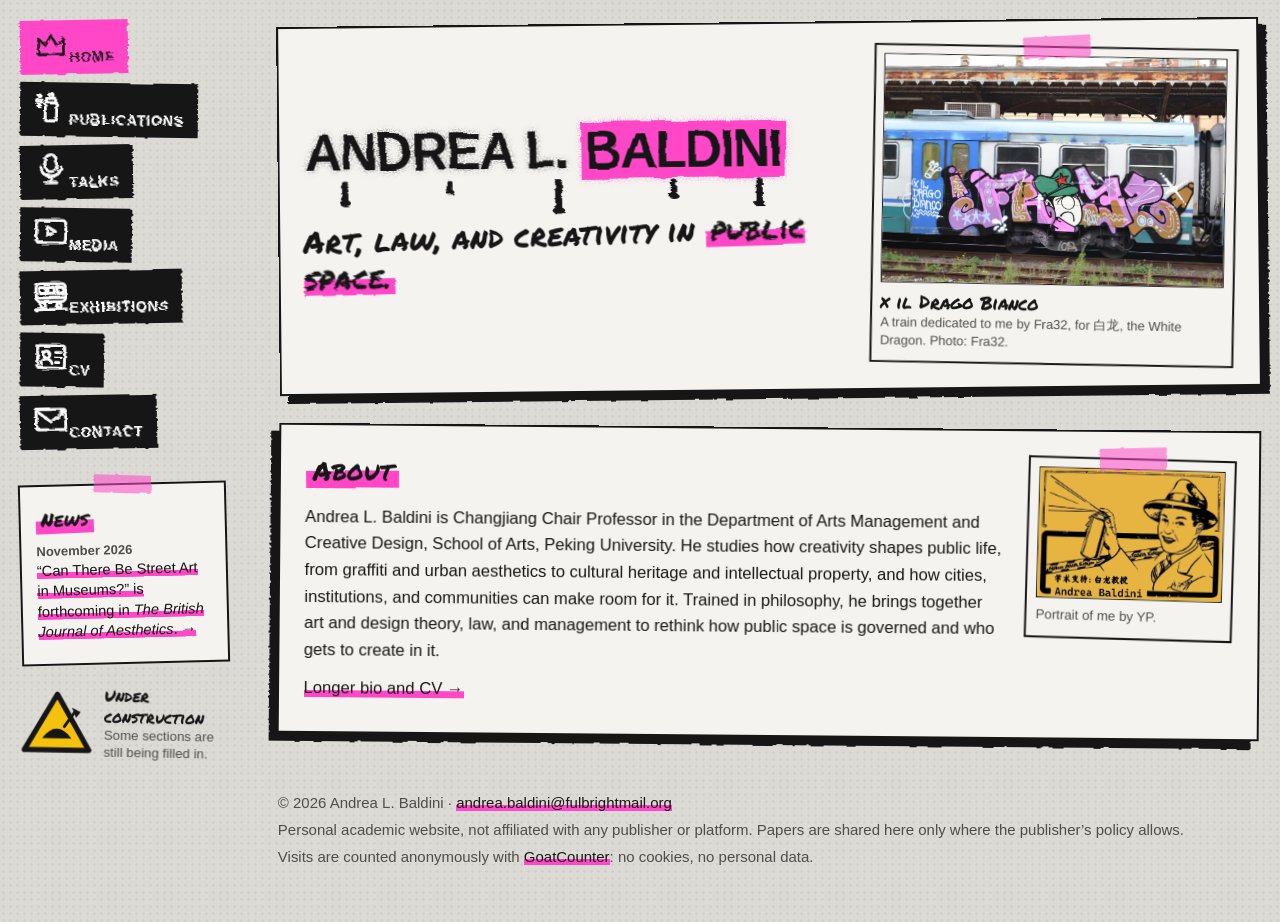
==== commit 8441f0c2: "Add files via upload" ====
--- a/index.html
+++ b/index.html
@@ -61,9 +61,11 @@
 <footer>
 <p>© 2026 Andrea L. Baldini · <a href="mailto:andrea.baldini@fulbrightmail.org">andrea.baldini@fulbrightmail.org</a></p>
 <p>Personal academic website, not affiliated with any publisher or platform. Papers are shared here only where the publisher’s policy allows.</p>
+<p>Visits are counted anonymously with <a href="https://www.goatcounter.com">GoatCounter</a>: no cookies, no personal data.</p>
 </footer>
 </div>
 </div>
 </div>
+<script data-goatcounter="https://andrealbaldini.goatcounter.com/count" async src="//gc.zgo.at/count.js"></script>
 </body>
 </html>
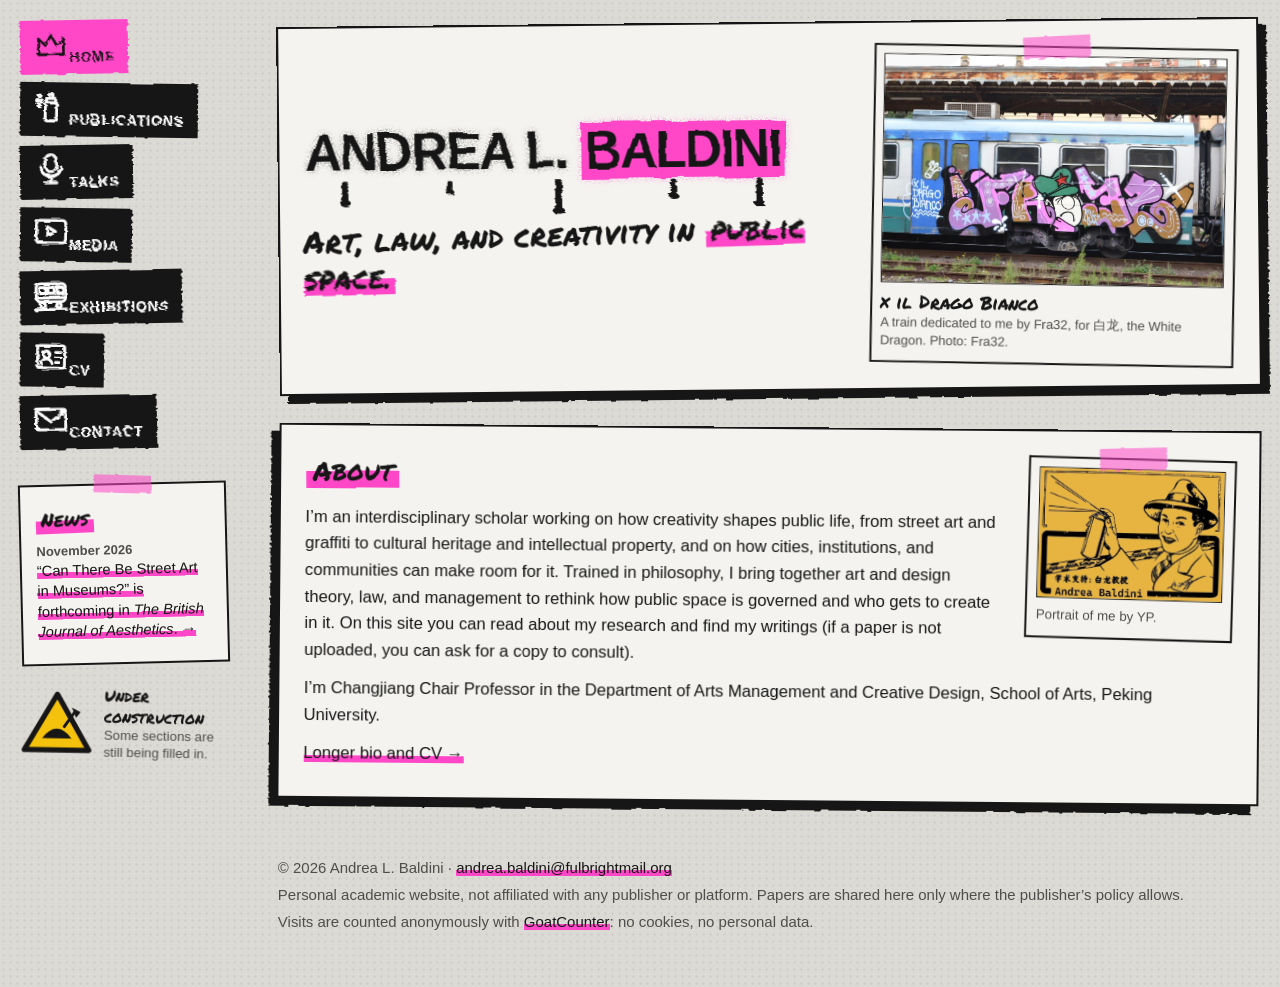
==== commit 857a19e9: "Add files via upload" ====
--- a/index.html
+++ b/index.html
@@ -53,7 +53,7 @@
 <img src="assets/img/portrait-yp.jpg" width="990" height="694" alt="Black-line illustration on yellow of a smiling man in a fedora and overcoat holding up a spray can, with the caption “学术支持：白龙教授 Andrea Baldini”.">
 <figcaption>Portrait of me by YP.</figcaption>
 </figure>
-<p>Andrea L. Baldini is Changjiang Chair Professor in the Department of Arts Management and Creative Design, School of Arts, Peking University. He studies how creativity shapes public life, from graffiti and urban aesthetics to cultural heritage and intellectual property, and how cities, institutions, and communities can make room for it. Trained in philosophy, he brings together art and design theory, law, and management to rethink how public space is governed and who gets to create in it.</p>
+<p>I’m an interdisciplinary scholar working on how creativity shapes public life, from street art and graffiti to cultural heritage and intellectual property, and on how cities, institutions, and communities can make room for it. Trained in philosophy, I bring together art and design theory, law, and management to rethink how public space is governed and who gets to create in it. On this site you can read about my research and find my writings (if a paper is not uploaded, you can ask for a copy to consult).</p><p>I’m Changjiang Chair Professor in the Department of Arts Management and Creative Design, School of Arts, Peking University.</p>
 <p><a href="cv.html">Longer bio and CV →</a></p>
 </section>
 </div>
--- a/assets/style.css
+++ b/assets/style.css
@@ -83,6 +83,10 @@
 .btn{display:inline-block;background:var(--ink);color:#fff;font-weight:700;letter-spacing:.04em;padding:.5rem 1rem;filter:url(#line)}
 .btn:hover,.btn:focus-visible{background:var(--hl);color:var(--ink)}
 /* publications */
+.filters{margin:1rem 0 0}.filters div{display:flex;flex-wrap:wrap;gap:.45rem;margin:.3rem 0}
+.filters button{font:inherit;font-size:.85rem;cursor:pointer;background:var(--sheet);color:var(--ink);border:2px solid var(--ink);border-radius:2rem;padding:.2rem .8rem}
+.filters button:hover{background:var(--hl)}.filters button[aria-pressed=true]{background:var(--ink);color:#fff}
+[hidden]{display:none!important}
 ul.pubs{list-style:none;margin:0;padding:0}
 .pub{padding:.9rem 0;border-top:1px solid #bbb9b2}
 .pub:first-child{border-top:0}
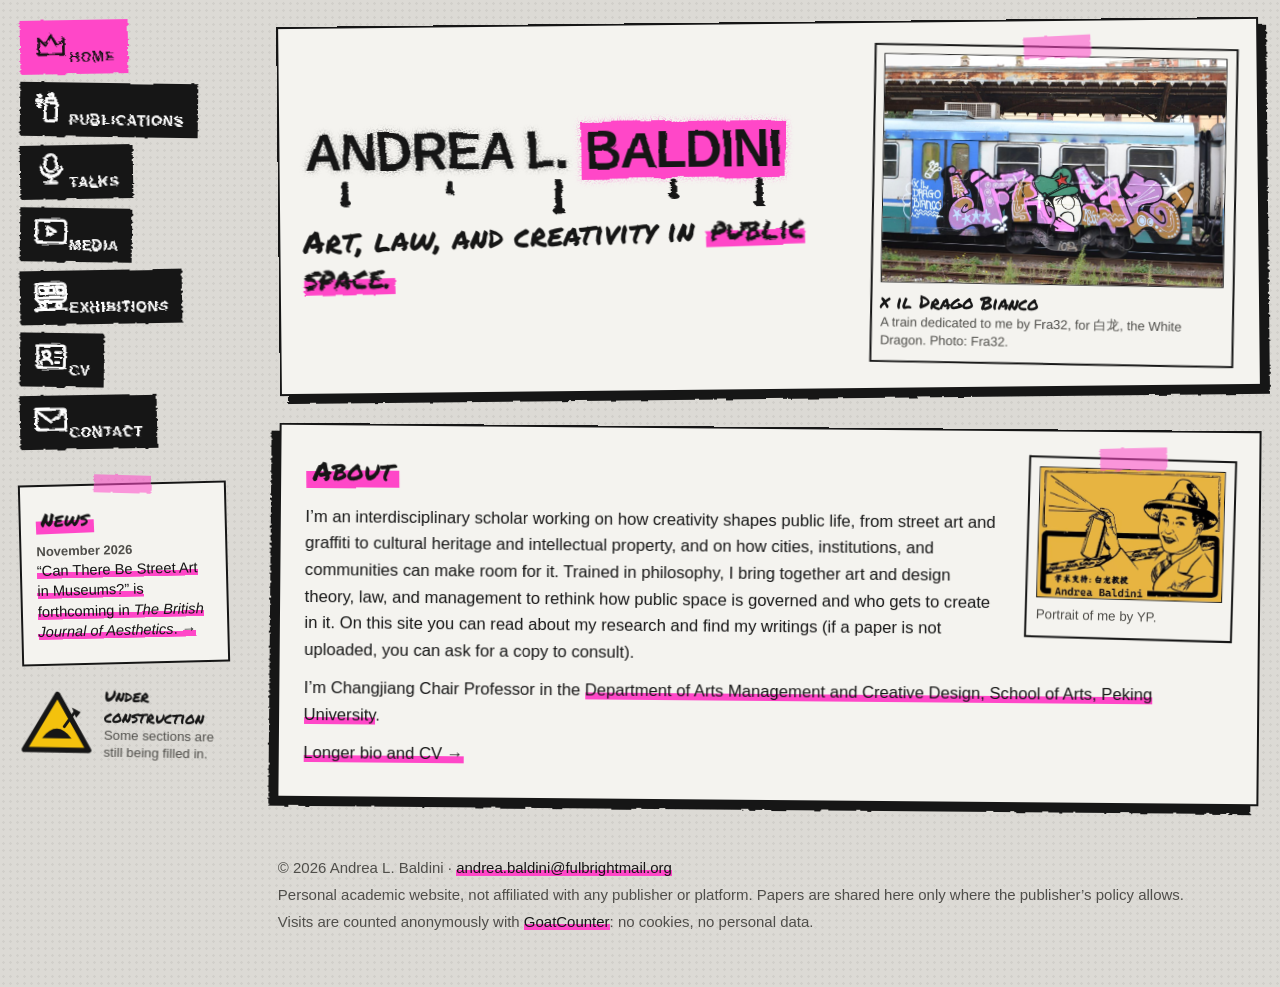
==== commit cb6975cf: "Add files via upload" ====
--- a/index.html
+++ b/index.html
@@ -53,7 +53,7 @@
 <img src="assets/img/portrait-yp.jpg" width="990" height="694" alt="Black-line illustration on yellow of a smiling man in a fedora and overcoat holding up a spray can, with the caption “学术支持：白龙教授 Andrea Baldini”.">
 <figcaption>Portrait of me by YP.</figcaption>
 </figure>
-<p>I’m an interdisciplinary scholar working on how creativity shapes public life, from street art and graffiti to cultural heritage and intellectual property, and on how cities, institutions, and communities can make room for it. Trained in philosophy, I bring together art and design theory, law, and management to rethink how public space is governed and who gets to create in it. On this site you can read about my research and find my writings (if a paper is not uploaded, you can ask for a copy to consult).</p><p>I’m Changjiang Chair Professor in the Department of Arts Management and Creative Design, School of Arts, Peking University.</p>
+<p>I’m an interdisciplinary scholar working on how creativity shapes public life, from street art and graffiti to cultural heritage and intellectual property, and on how cities, institutions, and communities can make room for it. Trained in philosophy, I bring together art and design theory, law, and management to rethink how public space is governed and who gets to create in it. On this site you can read about my research and find my writings (if a paper is not uploaded, you can ask for a copy to consult).</p><p>I’m Changjiang Chair Professor in the <a href="https://art.pku.edu.cn/szdw/qzjs/cysjyysglx/bl/index.htm">Department of Arts Management and Creative Design, School of Arts, Peking University</a>.</p>
 <p><a href="cv.html">Longer bio and CV →</a></p>
 </section>
 </div>
